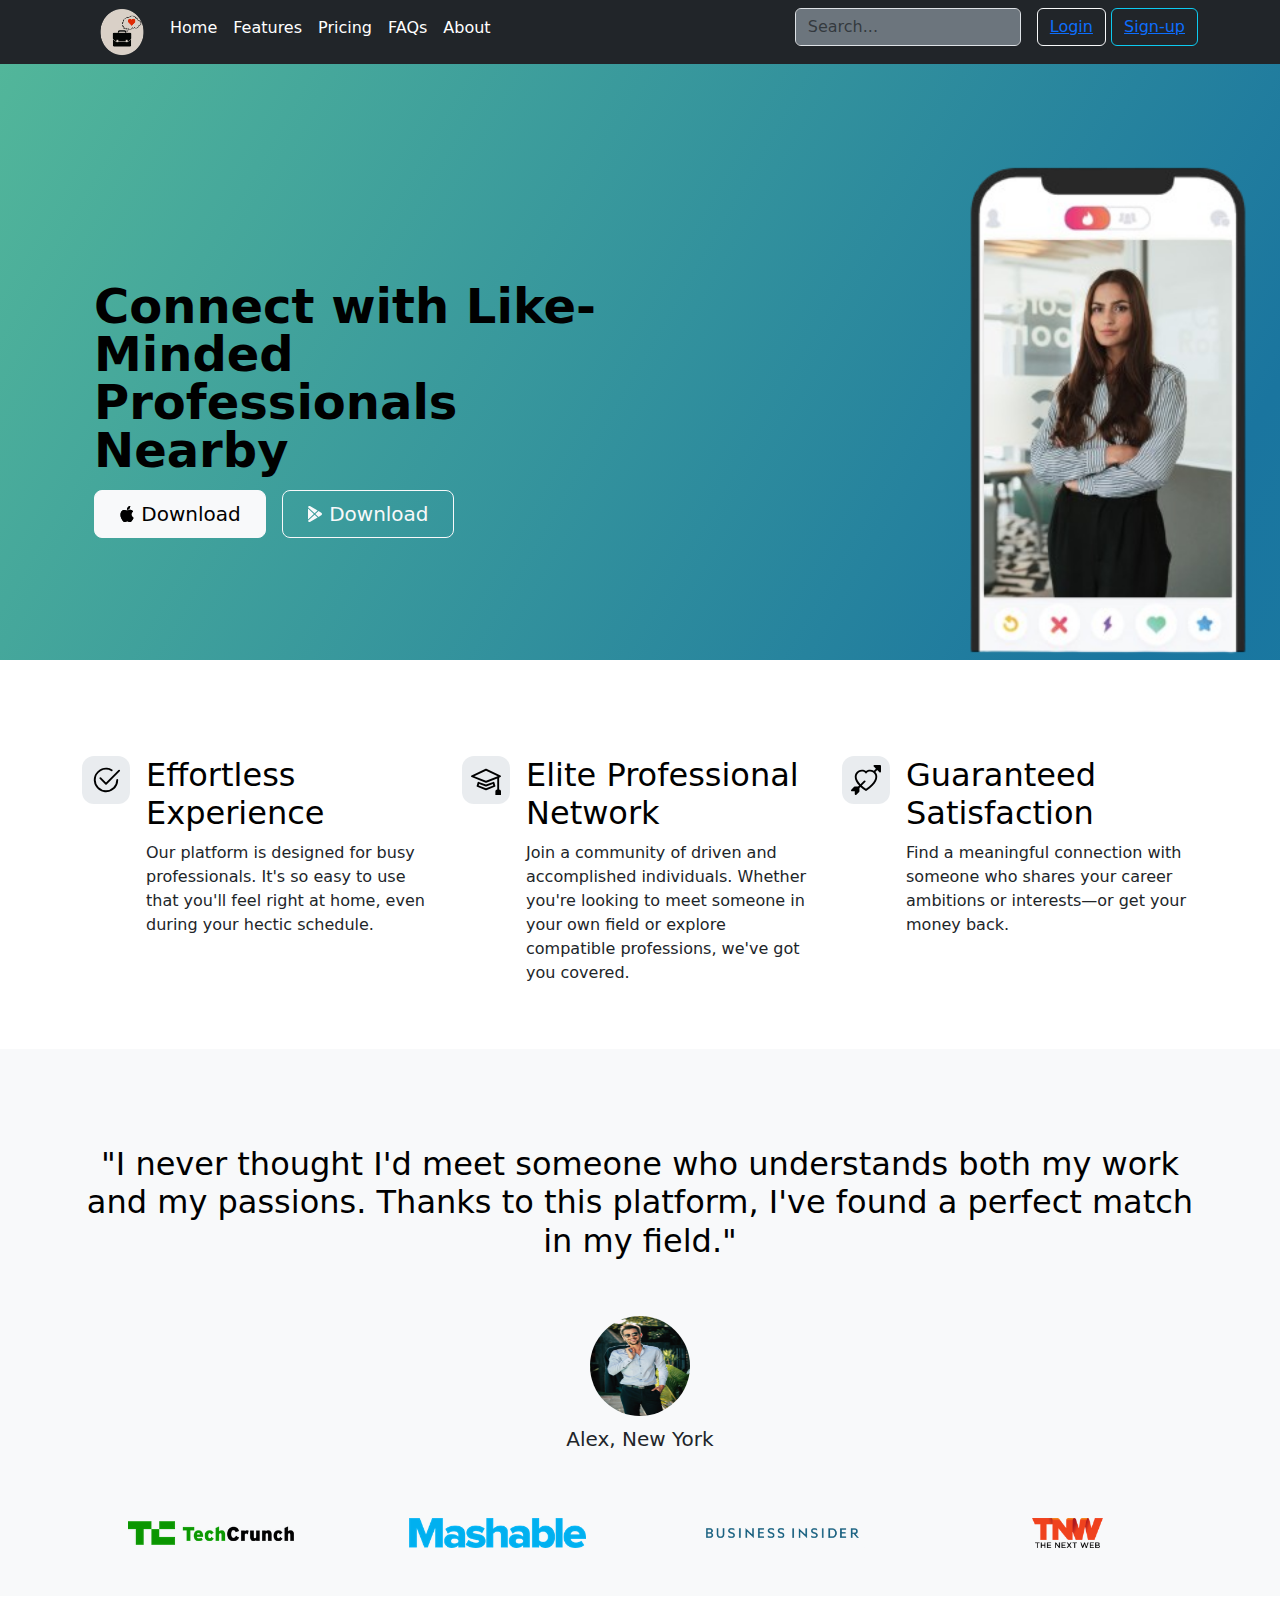
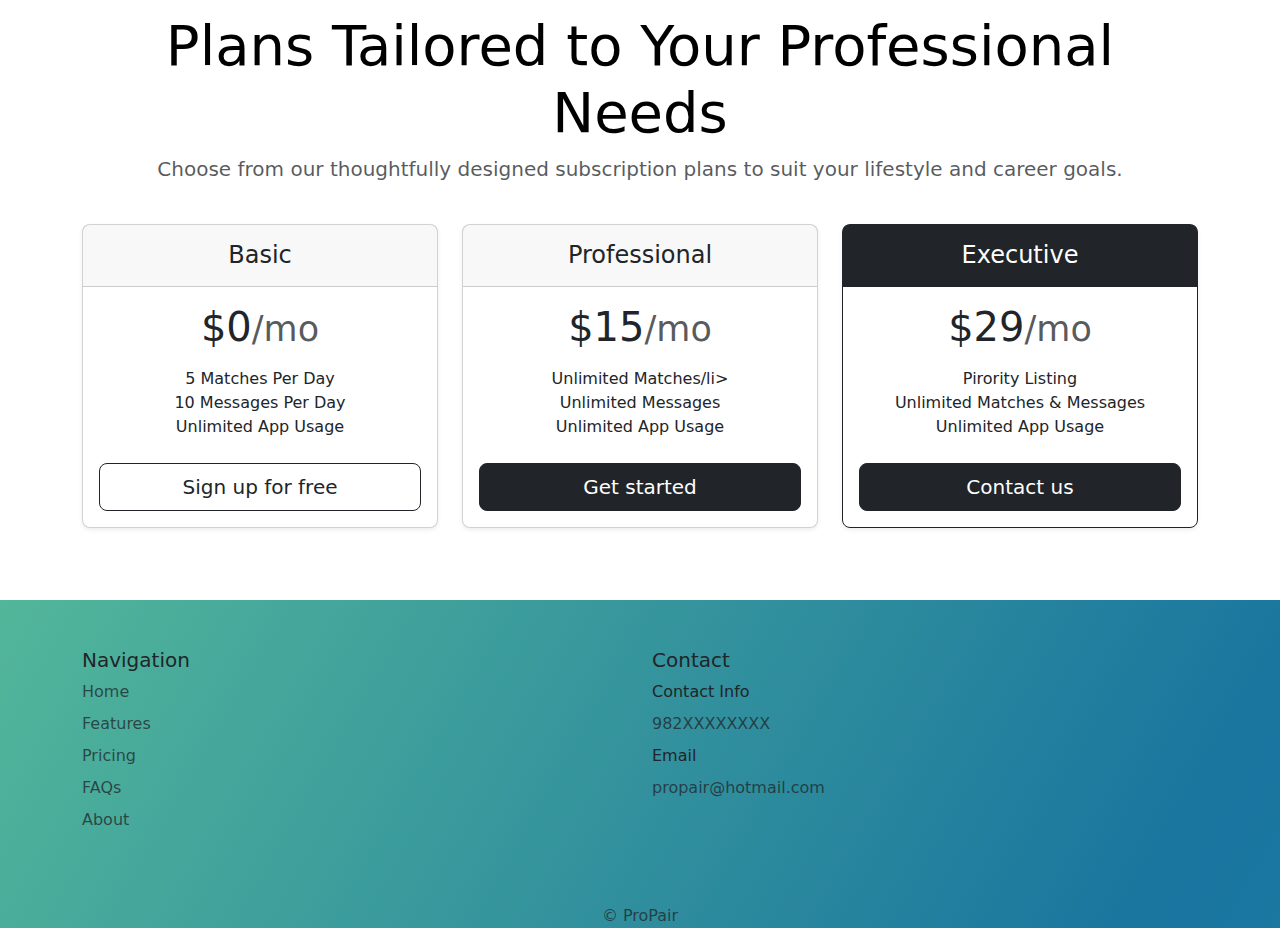
==== index.html @ bb6355f5 "initial commit" ====
<!DOCTYPE html>
<html lang="en">

<head>
  <meta charset="UTF-8">
  <meta name="viewport" content="width=device-width, initial-scale=1.0">
  <title>ProPair</title>
  <link href="https://cdn.jsdelivr.net/npm/bootstrap@5.3.3/dist/css/bootstrap.min.css" rel="stylesheet" integrity="sha384-QWTKZyjpPEjISv5WaRU9OFeRpok6YctnYmDr5pNlyT2bRjXh0JMhjY6hW+ALEwIH" crossorigin="anonymous">
  <link rel="stylesheet" href="./css/style.css">
</head>

<body>
  <section id="header" class="bg-dark text-white" >
    <div class="container">
      <div class="d-flex flex-wrap justify-content-lg-start">
        <img src="./images/logo-removebg-preview.png" alt="icon" class="icon-round mt-2 mb-2">
        <ul class="nav col-12 col-lg-auto me-lg-auto mt-2 mb-2 justify-content-center mb-md-0">
          <li><a href="#" class="nav-link px-2 text-white">Home</a></li>
          <li><a href="#" class="nav-link px-2 text-white">Features</a></li>
          <li><a href="#" class="nav-link px-2 text-white">Pricing</a></li>
          <li><a href="#" class="nav-link px-2 text-white">FAQs</a></li>
          <li><a href="#" class="nav-link px-2 text-white">About</a></li>
        </ul>

        <form class="col-12 col-lg-auto mb-3 mb-lg-0 me-lg-3 mt-2 mb-2" role="search">
          <input type="search" class="form-control form-control-dark bg-secondary" placeholder="Search..." aria-label="Search">
        </form>

        <div class="text-end mt-2 mb-2">
          <button type="button" class="btn btn-outline-light"><a href="login.html">Login</a></button>
          
          <button type="button" class="btn btn-outline-info"><a href="signup.html">Sign-up</a></button>
        </div>
      </div>
    </div>
  </section>

  <!-- Title -->
  <section id="title" class="gradient-background">
    <div class="container col-xxl-8 px-4 pt-5">
      <div class="row flex-lg-row-reverse align-items-center g-5 pt-5">
        <div class="col-10 col-sm-8 col-lg-6">
          <img src="./images/Untitled_design-removebg-preview.png"  alt="app demo" height="500" loading="lazy">
        </div>
        <div class="col-lg-6">
          <h1 class="display-5 fw-bold text-body-emphasis lh-1 mb-3">Connect with Like-Minded Professionals Nearby</h1>
          <div class="d-grid gap-2 d-md-flex justify-content-md-start">
            <button type="button" class="btn btn-light btn-lg px-4 me-md-2" fdprocessedid="mm8v5">
              <svg xmlns="http://www.w3.org/2000/svg" width="16" height="16" fill="currentColor"
                class="bi bi-apple mb-1" viewBox="0 0 16 16">
                <path
                  d="M11.182.008C11.148-.03 9.923.023 8.857 1.18c-1.066 1.156-.902 2.482-.878 2.516.024.034 1.52.087 2.475-1.258.955-1.345.762-2.391.728-2.43Zm3.314 11.733c-.048-.096-2.325-1.234-2.113-3.422.212-2.189 1.675-2.789 1.698-2.854.023-.065-.597-.79-1.254-1.157a3.692 3.692 0 0 0-1.563-.434c-.108-.003-.483-.095-1.254.116-.508.139-1.653.589-1.968.607-.316.018-1.256-.522-2.267-.665-.647-.125-1.333.131-1.824.328-.49.196-1.422.754-2.074 2.237-.652 1.482-.311 3.83-.067 4.56.244.729.625 1.924 1.273 2.796.576.984 1.34 1.667 1.659 1.899.319.232 1.219.386 1.843.067.502-.308 1.408-.485 1.766-.472.357.013 1.061.154 1.782.539.571.197 1.111.115 1.652-.105.541-.221 1.324-1.059 2.238-2.758.347-.79.505-1.217.473-1.282Z" />
                  <path
                  d="M11.182.008C11.148-.03 9.923.023 8.857 1.18c-1.066 1.156-.902 2.482-.878 2.516.024.034 1.52.087 2.475-1.258.955-1.345.762-2.391.728-2.43Zm3.314 11.733c-.048-.096-2.325-1.234-2.113-3.422.212-2.189 1.675-2.789 1.698-2.854.023-.065-.597-.79-1.254-1.157a3.692 3.692 0 0 0-1.563-.434c-.108-.003-.483-.095-1.254.116-.508.139-1.653.589-1.968.607-.316.018-1.256-.522-2.267-.665-.647-.125-1.333.131-1.824.328-.49.196-1.422.754-2.074 2.237-.652 1.482-.311 3.83-.067 4.56.244.729.625 1.924 1.273 2.796.576.984 1.34 1.667 1.659 1.899.319.232 1.219.386 1.843.067.502-.308 1.408-.485 1.766-.472.357.013 1.061.154 1.782.539.571.197 1.111.115 1.652-.105.541-.221 1.324-1.059 2.238-2.758.347-.79.505-1.217.473-1.282Z" />
              </svg> Download
            </button>
            <button type="button" class="btn btn-outline-light btn-lg px-4" fdprocessedid="yb6bwi">
              <svg xmlns="http://www.w3.org/2000/svg" width="16" height="16" fill="currentColor"
                class="bi bi-google-play mb-1" viewBox="0 0 16 16">
                <path
                  d="M14.222 9.374c1.037-.61 1.037-2.137 0-2.748L11.528 5.04 8.32 8l3.207 2.96 2.694-1.586Zm-3.595 2.116L7.583 8.68 1.03 14.73c.201 1.029 1.36 1.61 2.303 1.055l7.294-4.295ZM1 13.396V2.603L6.846 8 1 13.396ZM1.03 1.27l6.553 6.05 3.044-2.81L3.333.215C2.39-.341 1.231.24 1.03 1.27Z" />
              </svg> Download
            </button>
          </div>
        </div>
      </div>
    </div>
  </section>
  <!-- Features -->
  <section id="features">
    <div class="container mt-5">
    <div class="row g-4 py-5 row-cols-1 row-cols-lg-3">
      <div class="col d-flex align-items-start">
        <div class="icon-square text-body-emphasis bg-body-secondary d-inline-flex align-items-center justify-content-center fs-4 flex-shrink-0 me-3">
          <svg xmlns="http://www.w3.org/2000/svg" height="30" fill="currentColor" class="bi bi-check2-circle"
              viewBox="0 0 16 16">
            <path
                d="M2.5 8a5.5 5.5 0 0 1 8.25-4.764.5.5 0 0 0 .5-.866A6.5 6.5 0 1 0 14.5 8a.5.5 0 0 0-1 0 5.5 5.5 0 1 1-11 0z" />
            <path
                d="M15.354 3.354a.5.5 0 0 0-.708-.708L8 9.293 5.354 6.646a.5.5 0 1 0-.708.708l3 3a.5.5 0 0 0 .708 0l7-7z" />
          </svg>
        </div>
        <div>
          <h3 class="fs-2 text-body-emphasis">Effortless Experience</h3>
          <p>Our platform is designed for busy professionals. It's so easy to use that you'll feel right at home, even during your hectic schedule.</p>
      
        </div>
      </div>
      <div class="col d-flex align-items-start">
        <div class="icon-square text-body-emphasis bg-body-secondary d-inline-flex align-items-center justify-content-center fs-4 flex-shrink-0 me-3">
          <svg xmlns="http://www.w3.org/2000/svg" height="30" fill="currentColor" class="bi bi-mortarboard" viewBox="0 0 16 16">
            <path d="M8.211 2.047a.5.5 0 0 0-.422 0l-7.5 3.5a.5.5 0 0 0 .025.917l7.5 3a.5.5 0 0 0 .372 0L14 7.14V13a1 1 0 0 0-1 1v2h3v-2a1 1 0 0 0-1-1V6.739l.686-.275a.5.5 0 0 0 .025-.917l-7.5-3.5ZM8 8.46 1.758 5.965 8 3.052l6.242 2.913L8 8.46Z"/>
            <path d="M4.176 9.032a.5.5 0 0 0-.656.327l-.5 1.7a.5.5 0 0 0 .294.605l4.5 1.8a.5.5 0 0 0 .372 0l4.5-1.8a.5.5 0 0 0 .294-.605l-.5-1.7a.5.5 0 0 0-.656-.327L8 10.466 4.176 9.032Zm-.068 1.873.22-.748 3.496 1.311a.5.5 0 0 0 .352 0l3.496-1.311.22.748L8 12.46l-3.892-1.556Z"/>
            </svg>
        </div>
        <div>
          <h3 class="fs-2 text-body-emphasis">Elite Professional Network</h3>
          <p>Join a community of driven and accomplished individuals. Whether you're looking to meet someone in your own field or explore compatible professions, we've got you covered.</p>
         
        </div>
      </div>
      <div class="col d-flex align-items-start">
        <div class="icon-square text-body-emphasis bg-body-secondary d-inline-flex align-items-center justify-content-center fs-4 flex-shrink-0 me-3">
          <svg xmlns="http://www.w3.org/2000/svg" height="30" fill="currentColor" class="bi bi-arrow-through-heart"
              viewBox="0 0 16 16">
            <path fill-rule="evenodd"
                d="M2.854 15.854A.5.5 0 0 1 2 15.5V14H.5a.5.5 0 0 1-.354-.854l1.5-1.5A.5.5 0 0 1 2 11.5h1.793l.53-.53c-.771-.802-1.328-1.58-1.704-2.32-.798-1.575-.775-2.996-.213-4.092C3.426 2.565 6.18 1.809 8 3.233c1.25-.98 2.944-.928 4.212-.152L13.292 2 12.147.854A.5.5 0 0 1 12.5 0h3a.5.5 0 0 1 .5.5v3a.5.5 0 0 1-.854.354L14 2.707l-1.006 1.006c.236.248.44.531.6.845.562 1.096.585 2.517-.213 4.092-.793 1.563-2.395 3.288-5.105 5.08L8 13.912l-.276-.182a21.86 21.86 0 0 1-2.685-2.062l-.539.54V14a.5.5 0 0 1-.146.354l-1.5 1.5Zm2.893-4.894A20.419 20.419 0 0 0 8 12.71c2.456-1.666 3.827-3.207 4.489-4.512.679-1.34.607-2.42.215-3.185-.817-1.595-3.087-2.054-4.346-.761L8 4.62l-.358-.368c-1.259-1.293-3.53-.834-4.346.761-.392.766-.464 1.845.215 3.185.323.636.815 1.33 1.519 2.065l1.866-1.867a.5.5 0 1 1 .708.708L5.747 10.96Z" />
          </svg>
        </div>
        <div>
          <h3 class="fs-2 text-body-emphasis">Guaranteed Satisfaction</h3>
          <p>Find a meaningful connection with someone who shares your career ambitions or interests—or get your money back.</p>
        
        </div>
      </div>
    </div>
  </div>
  </section>
  <!-- Testimonial -->
  <section id="testimonial">
    <div class="p-5 text-center bg-body-tertiary">
      <div class="container py-5">
        <h2 class="text-body-emphasis">"I never thought I'd meet someone who understands both my work and my passions. Thanks to this platform, I've found a perfect match in my field."</h2>
        <img class="profile-img mt-5 mb-2" src="./images/testimonial.jpg" alt="pebbles">
        <p class="col-lg-8 mx-auto lead">
          Alex, New York</p>
      </div>
      <div class="container">
        <div class="row">
          <div class="col-lg-3 col-sm-12">
            <img src="./images/techcrunch.png" alt="tech" height="30">
          </div>
          <div class="col-lg-3 col-sm-12">
            <img src="./images/mashable.png" alt="mashable" height="30">
          </div>
          <div class="col-lg-3 col-sm-12">
            <img src="./images/bizinsider.png" alt="bizinsider" height="30">
          </div>
          <div class="col-lg-3 col-sm-12">
            <img src="./images/tnw.png" alt="tnw" height="30">
          </div>
        </div>
    </div>
    </div>
  </section>
  <!-- Pricing -->
  <section id="pricing">
    <div class="container">
      <div class="pricing-header p-3 pb-md-4 mx-auto text-center">
        <h2 class="display-4 fw-normal text-body-emphasis">Plans Tailored to Your Professional Needs</h2>
        <p class="fs-5 text-body-secondary">Choose from our thoughtfully designed subscription plans to suit your lifestyle and career goals.</p>
      </div>

    <div class="row row-cols-1 row-cols-md-3 mb-3 text-center">
      <div class="col">
        <div class="card mb-4 rounded-3 shadow-sm">
          <div class="card-header py-3">
            <h4 class="my-0 fw-normal">Basic</h4>
          </div>
          <div class="card-body">
            <h1 class="card-title pricing-card-title">$0<small class="text-body-secondary fw-light">/mo</small></h1>
            <ul class="list-unstyled mt-3 mb-4">
              <li>5 Matches Per Day</li>
              <li>10 Messages Per Day</li>
              <li>Unlimited App Usage</li>
            </ul>
            <button type="button" class="w-100 btn btn-lg btn-outline-dark">Sign up for free</button>
          </div>
        </div>
      </div>
      <div class="col">
        <div class="card mb-4 rounded-3 shadow-sm">
          <div class="card-header py-3">
            <h4 class="my-0 fw-normal">Professional</h4>
          </div>
          <div class="card-body">
            <h1 class="card-title pricing-card-title">$15<small class="text-body-secondary fw-light">/mo</small></h1>
            <ul class="list-unstyled mt-3 mb-4">
              <li>Unlimited Matches/li>
              <li>Unlimited Messages</li>
              <li>Unlimited App Usage</li>
            </ul>
            <button type="button" class="w-100 btn btn-lg btn-dark">Get started</button>
          </div>
        </div>
      </div>
      <div class="col">
        <div class="card mb-4 rounded-3 shadow-sm border-dark">
          <div class="card-header py-3 text-bg-dark border-dark">
            <h4 class="my-0 fw-normal">Executive</h4>
          </div>
          <div class="card-body">
            <h1 class="card-title pricing-card-title">$29<small class="text-body-secondary fw-light">/mo</small></h1>
            <ul class="list-unstyled mt-3 mb-4">
              <li>Pirority Listing</li>
              <li>Unlimited Matches & Messages</li>
              <li>Unlimited App Usage</li>
            </ul>
            <button type="button" class="w-100 btn btn-lg btn-dark">Contact us</button>
          </div>
        </div>
      </div>
    </div>
  </div>
  </section>
  <!-- Footer -->
  <section id="footer" class="gradient-background">
    <div class="container">
        <footer class="row row-cols-1 row-cols-sm-2 py-5 mt-5">
            <div class="col mb-3">
                <h5>Navigation</h5>
                <ul class="nav flex-column">
                    <li class="nav-item mb-2"><a href="#" class="nav-link p-0 text-body-secondary">Home</a></li>
                    <li class="nav-item mb-2"><a href="#" class="nav-link p-0 text-body-secondary">Features</a></li>
                    <li class="nav-item mb-2"><a href="#" class="nav-link p-0 text-body-secondary">Pricing</a></li>
                    <li class="nav-item mb-2"><a href="#" class="nav-link p-0 text-body-secondary">FAQs</a></li>
                    <li class="nav-item mb-2"><a href="#" class="nav-link p-0 text-body-secondary">About</a></li>
                </ul>
            </div>

            <div class="col mb-3">
                <h5>Contact</h5>
                <ul class="nav flex-column">
                    <li class="nav-item mb-2">Contact Info</li>
                    <li class="nav-item mb-2"><a href="#" class="nav-link p-0 text-body-secondary">982XXXXXXXX</a></li>

                    <li class="nav-item mb-2">Email</li>
                    <li class="nav-item mb-2"><a href="mailto:info@propair.com" class="nav-link p-0 text-body-secondary">propair@hotmail.com</a></li>
                </ul>
            </div>
        </footer>
        <div class="text-center">
            <p class="text-body-secondary">© ProPair</p>
        </div>
    </div>
</section>

  
</body>

</html>
---- css/style.css ----
.gradient-background {
  background: linear-gradient(300deg, #168aad, #1a759f, #52b69a);
  background-size: 180% 180%;
  animation: gradient-animation 18s ease infinite;
}

@keyframes gradient-animation {
  0% {
    background-position: 0% 50%;
  }
  50% {
    background-position: 100% 50%;
  }
  100% {
    background-position: 0% 50%;
  }
}

.icon-square {
  width: 3rem;
  height: 3rem;
  border-radius: 0.75rem;
}

.icon-round{
  height: 3rem;
  width: 5rem;
  

}

.profile-img {
  height: 100px;
  width: 100px;
  border-radius: 100%;
}
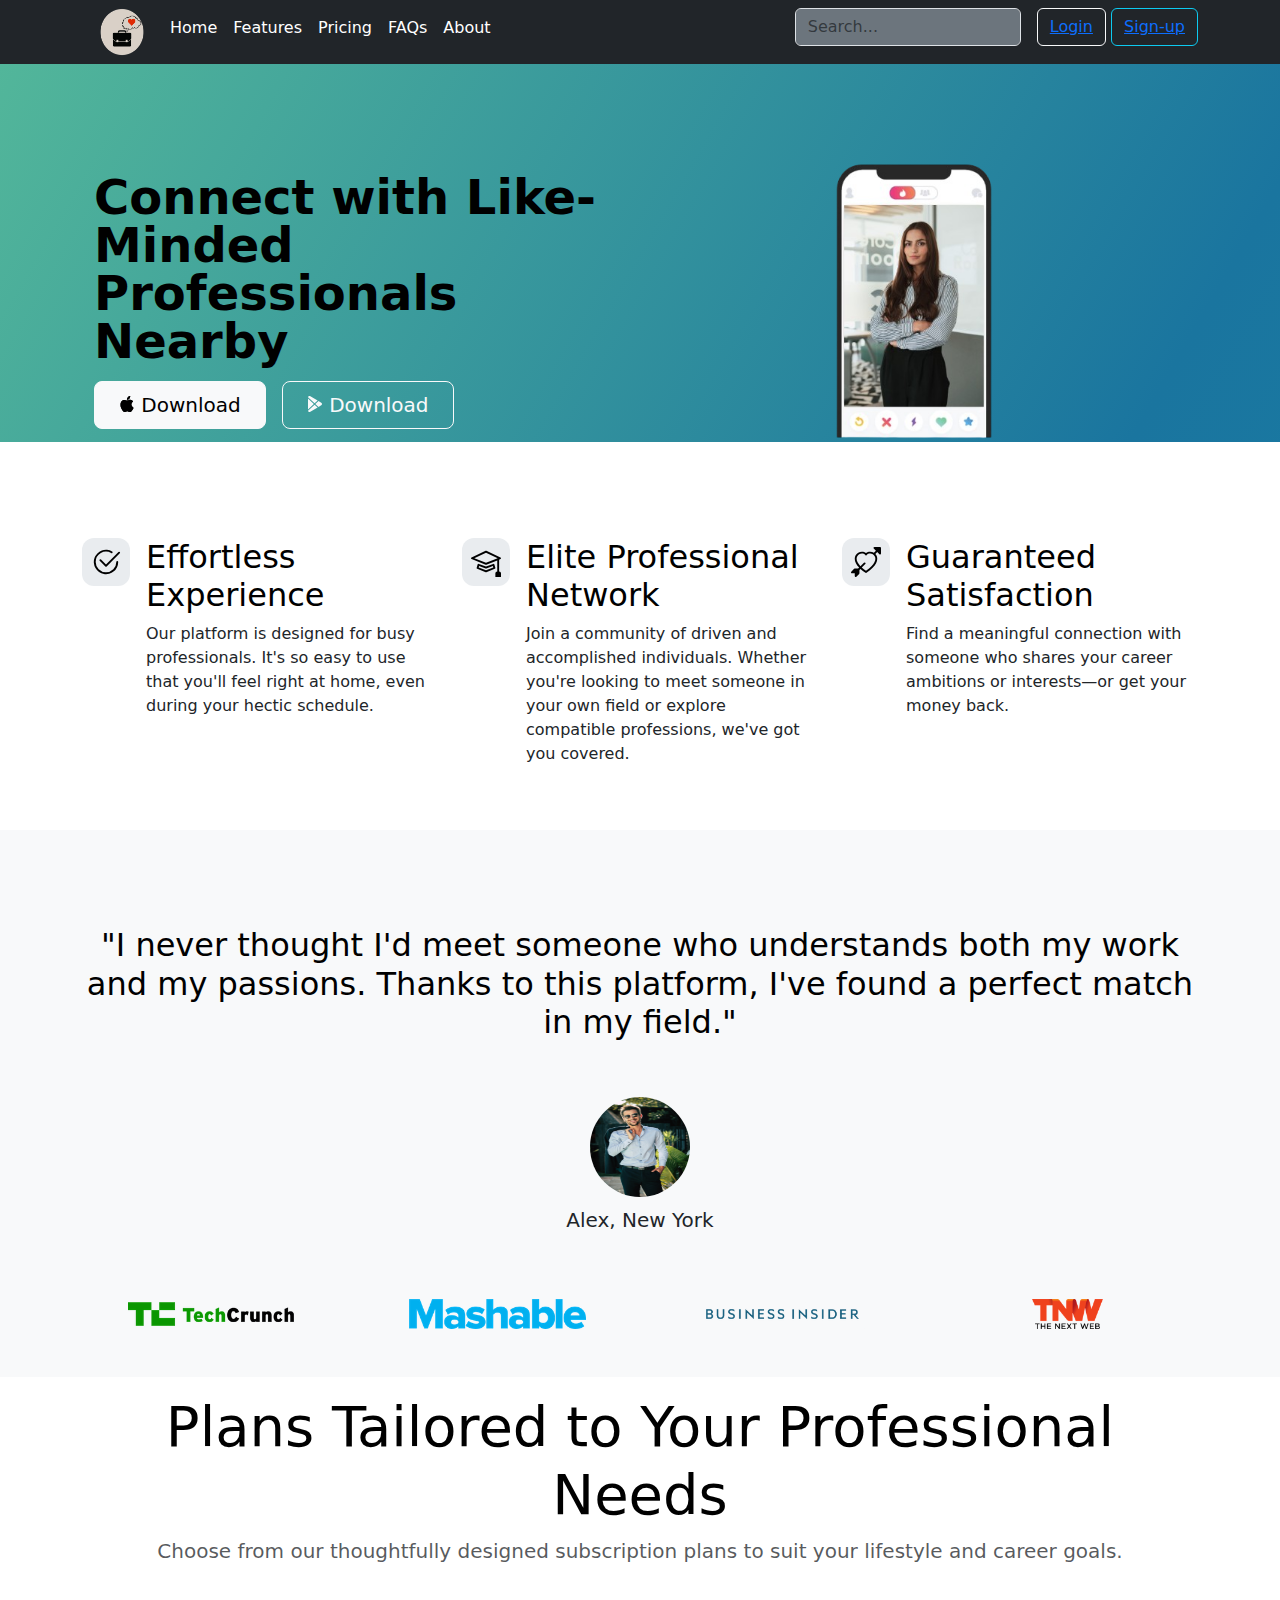
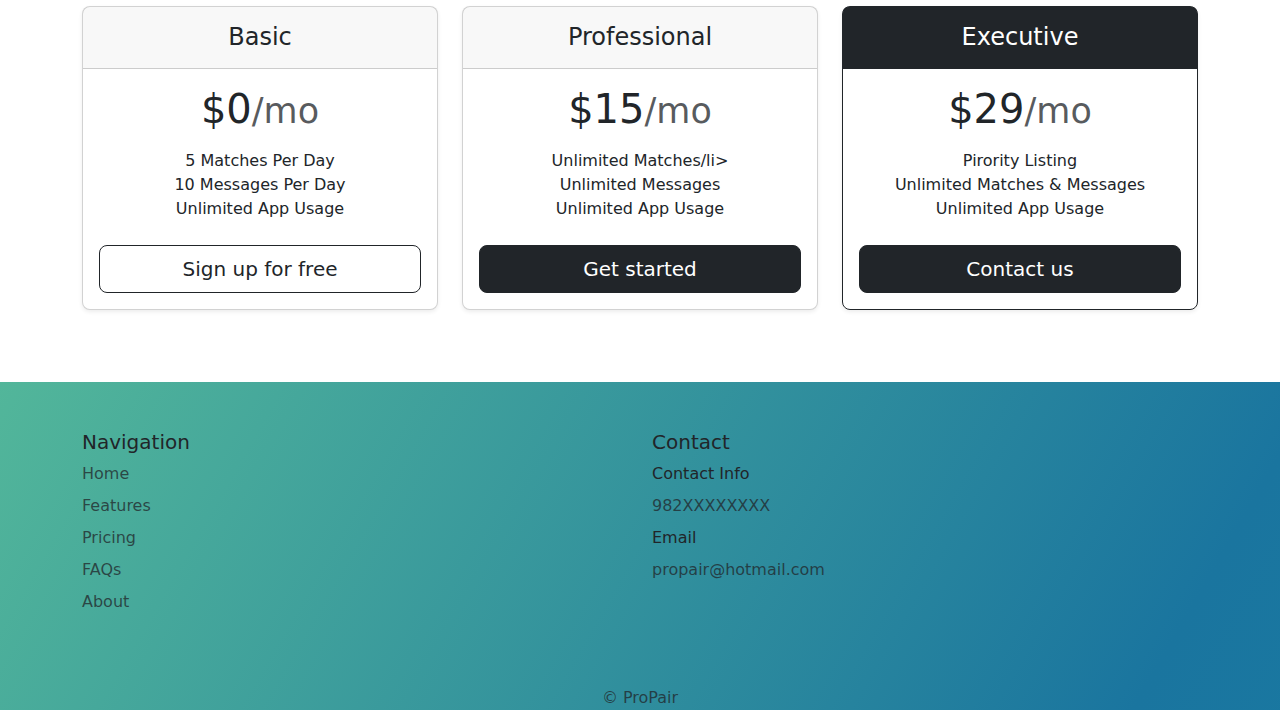
==== commit beab74d7: "login page" ====
--- a/index.html
+++ b/index.html
@@ -22,7 +22,7 @@
           <li><a href="#" class="nav-link px-2 text-white">About</a></li>
         </ul>
 
-        <form class="col-12 col-lg-auto mb-3 mb-lg-0 me-lg-3 mt-2 mb-2" role="search">
+        <form class="col-12 col-lg-auto mb-3 mb-lg-0 me-lg-3 mt-2" role="search">
           <input type="search" class="form-control form-control-dark bg-secondary" placeholder="Search..." aria-label="Search">
         </form>
 
@@ -39,8 +39,9 @@
   <section id="title" class="gradient-background">
     <div class="container col-xxl-8 px-4 pt-5">
       <div class="row flex-lg-row-reverse align-items-center g-5 pt-5">
-        <div class="col-10 col-sm-8 col-lg-6">
-          <img src="./images/Untitled_design-removebg-preview.png"  alt="app demo" height="500" loading="lazy">
+        <div class="col-12 col-sm-9 col-lg-12 col-xl-6 col-xxl-5">
+          <img src="./images/Untitled_design-removebg-preview.png" alt="app demo" class="custom-img img-fluid" style="max-width: 80%;" loading="lazy">
+
         </div>
         <div class="col-lg-6">
           <h1 class="display-5 fw-bold text-body-emphasis lh-1 mb-3">Connect with Like-Minded Professionals Nearby</h1>
--- a/css/style.css
+++ b/css/style.css
@@ -1,3 +1,4 @@
+/* Gradient Background */
 .gradient-background {
   background: linear-gradient(300deg, #168aad, #1a759f, #52b69a);
   background-size: 180% 180%;
@@ -16,21 +17,89 @@
   }
 }
 
+.image-container {
+  width: 100%; /* Ensure it takes up the full available width */
+  max-width: 100%; /* Prevents restricting the container size */
+}
+
+.custom-img {
+  min-width: 500px; /* Adjust as needed */
+  max-width: 100%;
+  height: auto;
+}
+
+
+/* Icon Square */
 .icon-square {
   width: 3rem;
   height: 3rem;
   border-radius: 0.75rem;
 }
 
-.icon-round{
+/* Icon Round */
+.icon-round {
   height: 3rem;
   width: 5rem;
-  
-
 }
 
+/* Profile Image */
 .profile-img {
   height: 100px;
   width: 100px;
-  border-radius: 100%;
+  border-radius: 50%;
 }
+
+/* Media Queries for Responsiveness */
+@media (max-width: 768px) {
+  /* Adjusting Gradient Background for Smaller Screens */
+  .gradient-background {
+    background-size: 200% 200%;
+    animation: gradient-animation 15s ease infinite;
+  }
+
+  /* Responsive Icon Square */
+  .icon-square {
+    width: 2.5rem;
+    height: 2.5rem;
+    border-radius: 0.5rem;
+  }
+
+  /* Responsive Icon Round */
+  .icon-round {
+    height: 2.5rem;
+    width: 4rem;
+  }
+
+  /* Responsive Profile Image */
+  .profile-img {
+    height: 80px;
+    width: 80px;
+  }
+}
+
+@media (max-width: 480px) {
+  /* Further adjustments for very small screens */
+  .gradient-background {
+    background-size: 220% 220%;
+    animation: gradient-animation 12s ease infinite;
+  }
+
+  /* Smaller Icon Square */
+  .icon-square {
+    width: 2rem;
+    height: 2rem;
+    border-radius: 0.5rem;
+  }
+
+  /* Smaller Icon Round */
+  .icon-round {
+    height: 2rem;
+    width: 3rem;
+  }
+
+  /* Smaller Profile Image */
+  .profile-img {
+    height: 60px;
+    width: 60px;
+  }
+}
